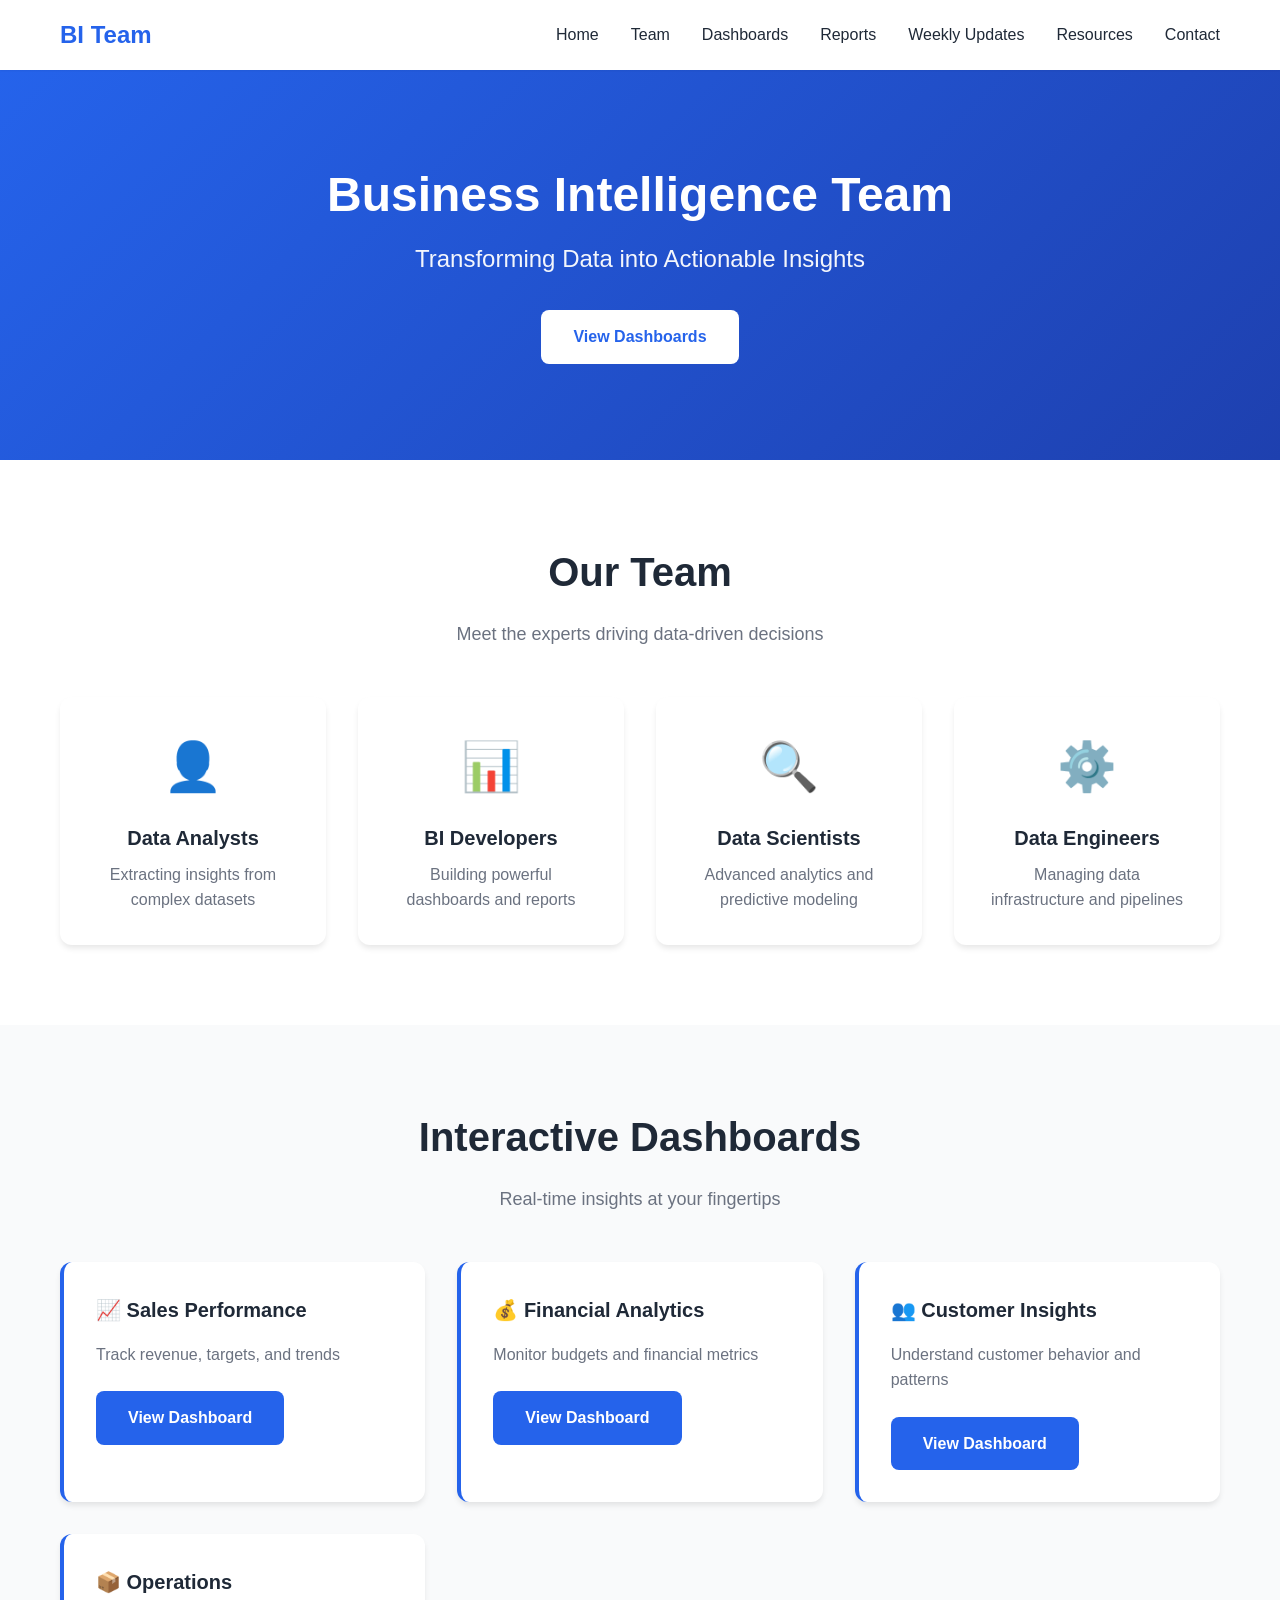
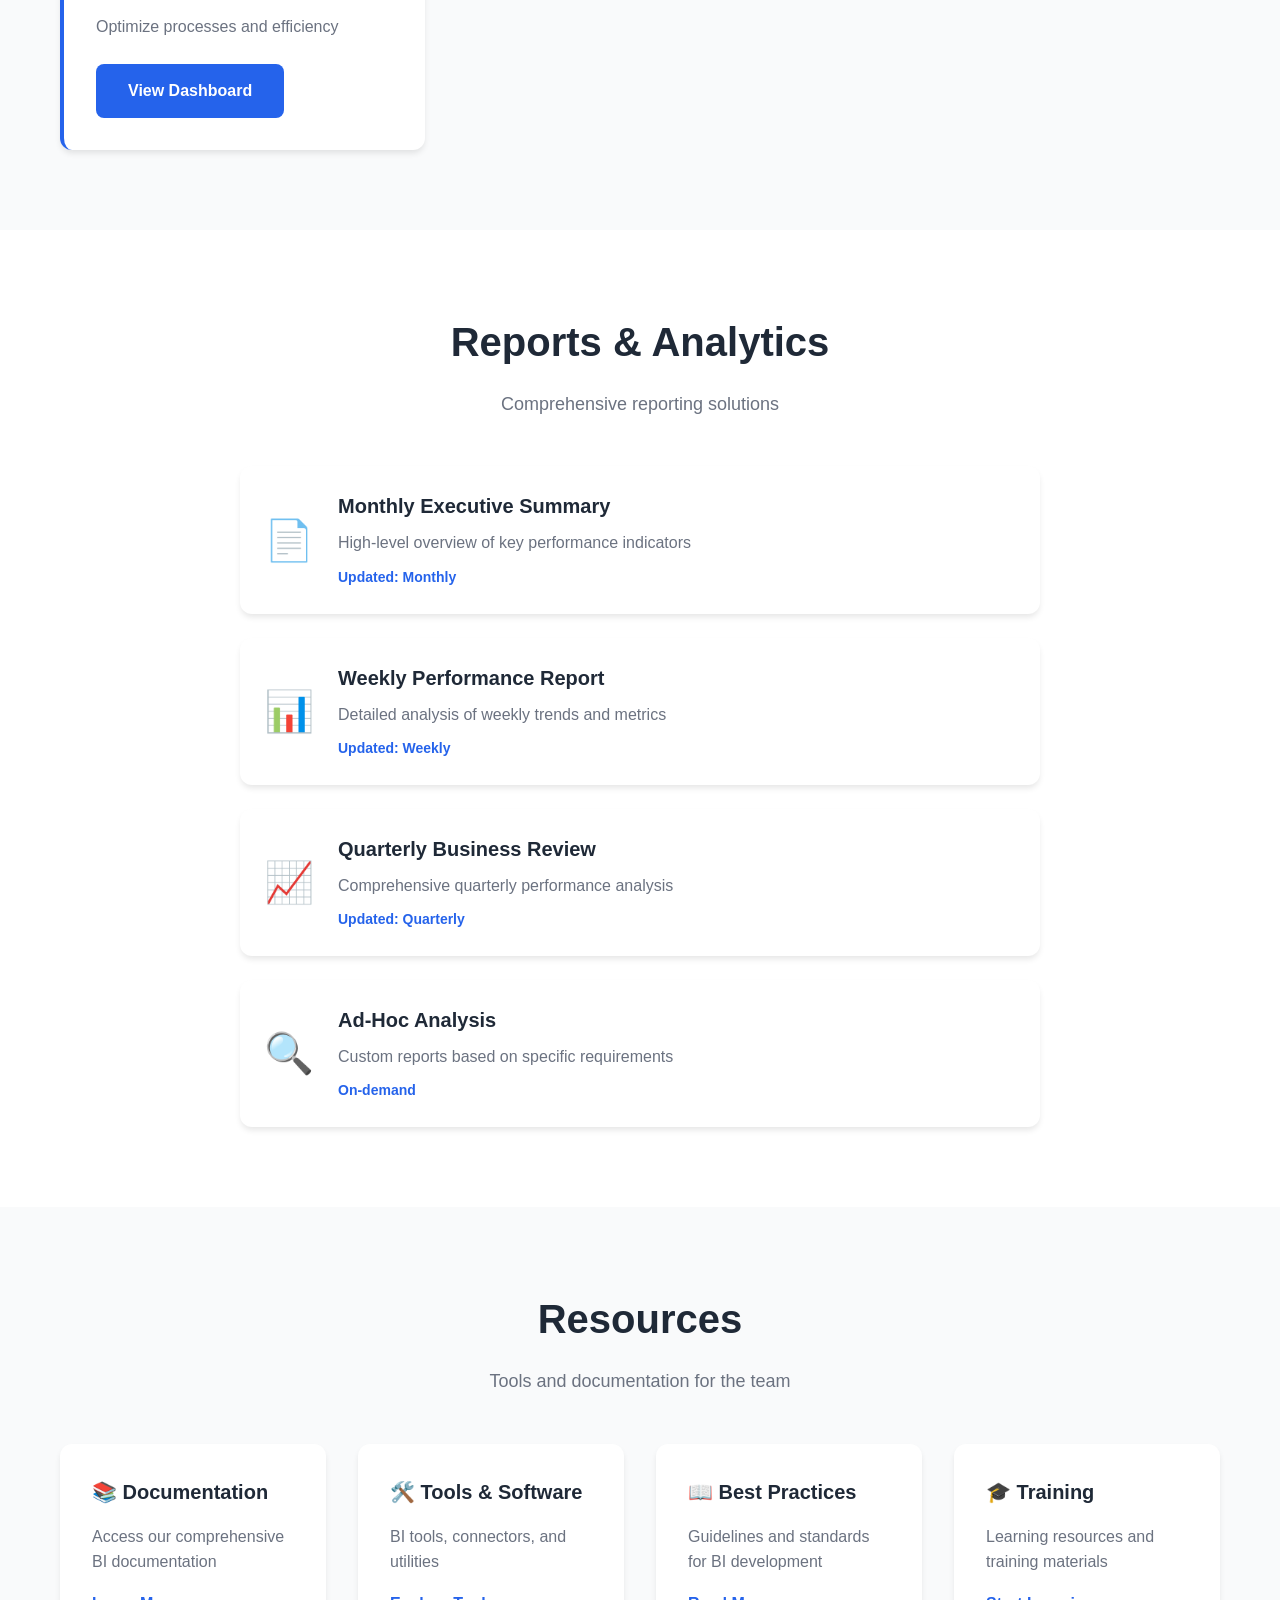
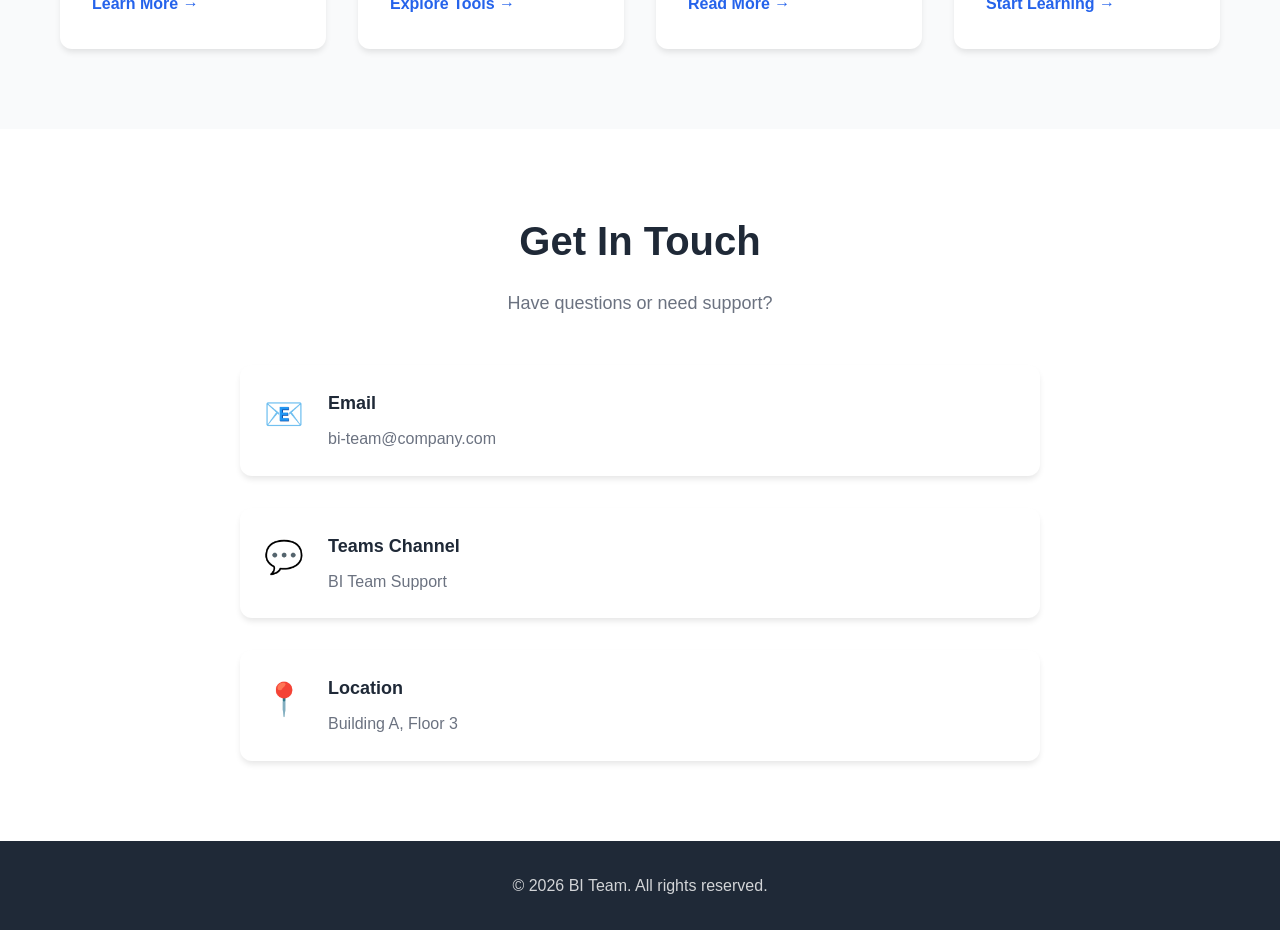
==== index.html @ 33705e86 "Initial commit: BI Team Weekly Updates website" ====
<!DOCTYPE html>
<html lang="en">
<head>
    <meta charset="UTF-8">
    <meta name="viewport" content="width=device-width, initial-scale=1.0">
    <meta name="description" content="BI Team - Business Intelligence Solutions">
    <title>BI Team | Business Intelligence</title>
    <link rel="stylesheet" href="assets/css/styles.css">
</head>
<body>
    <!-- Navigation -->
    <nav class="navbar">
        <div class="container">
            <div class="nav-brand">
                <h1>BI Team</h1>
            </div>
            <ul class="nav-menu">
                <li><a href="#home" class="nav-link">Home</a></li>
                <li><a href="#team" class="nav-link">Team</a></li>
                <li><a href="#dashboards" class="nav-link">Dashboards</a></li>
                <li><a href="#reports" class="nav-link">Reports</a></li>
                <li><a href="updates.html" class="nav-link">Weekly Updates</a></li>
                <li><a href="#resources" class="nav-link">Resources</a></li>
                <li><a href="#contact" class="nav-link">Contact</a></li>
            </ul>
            <div class="hamburger">
                <span class="bar"></span>
                <span class="bar"></span>
                <span class="bar"></span>
            </div>
        </div>
    </nav>

    <!-- Hero Section -->
    <section id="home" class="hero">
        <div class="container">
            <div class="hero-content">
                <h2 class="hero-title">Business Intelligence Team</h2>
                <p class="hero-subtitle">Transforming Data into Actionable Insights</p>
                <a href="#dashboards" class="btn btn-primary">View Dashboards</a>
            </div>
        </div>
    </section>

    <!-- Team Section -->
    <section id="team" class="section">
        <div class="container">
            <h2 class="section-title">Our Team</h2>
            <p class="section-description">Meet the experts driving data-driven decisions</p>
            <div class="team-grid">
                <div class="team-card">
                    <div class="team-icon">👤</div>
                    <h3>Data Analysts</h3>
                    <p>Extracting insights from complex datasets</p>
                </div>
                <div class="team-card">
                    <div class="team-icon">📊</div>
                    <h3>BI Developers</h3>
                    <p>Building powerful dashboards and reports</p>
                </div>
                <div class="team-card">
                    <div class="team-icon">🔍</div>
                    <h3>Data Scientists</h3>
                    <p>Advanced analytics and predictive modeling</p>
                </div>
                <div class="team-card">
                    <div class="team-icon">⚙️</div>
                    <h3>Data Engineers</h3>
                    <p>Managing data infrastructure and pipelines</p>
                </div>
            </div>
        </div>
    </section>

    <!-- Dashboards Section -->
    <section id="dashboards" class="section section-alt">
        <div class="container">
            <h2 class="section-title">Interactive Dashboards</h2>
            <p class="section-description">Real-time insights at your fingertips</p>
            <div class="dashboard-grid">
                <div class="dashboard-card">
                    <h3>📈 Sales Performance</h3>
                    <p>Track revenue, targets, and trends</p>
                    <a href="#" class="btn btn-secondary">View Dashboard</a>
                </div>
                <div class="dashboard-card">
                    <h3>💰 Financial Analytics</h3>
                    <p>Monitor budgets and financial metrics</p>
                    <a href="#" class="btn btn-secondary">View Dashboard</a>
                </div>
                <div class="dashboard-card">
                    <h3>👥 Customer Insights</h3>
                    <p>Understand customer behavior and patterns</p>
                    <a href="#" class="btn btn-secondary">View Dashboard</a>
                </div>
                <div class="dashboard-card">
                    <h3>📦 Operations</h3>
                    <p>Optimize processes and efficiency</p>
                    <a href="#" class="btn btn-secondary">View Dashboard</a>
                </div>
            </div>
        </div>
    </section>

    <!-- Reports Section -->
    <section id="reports" class="section">
        <div class="container">
            <h2 class="section-title">Reports & Analytics</h2>
            <p class="section-description">Comprehensive reporting solutions</p>
            <div class="reports-list">
                <div class="report-item">
                    <div class="report-icon">📄</div>
                    <div class="report-content">
                        <h3>Monthly Executive Summary</h3>
                        <p>High-level overview of key performance indicators</p>
                        <span class="report-date">Updated: Monthly</span>
                    </div>
                </div>
                <div class="report-item">
                    <div class="report-icon">📊</div>
                    <div class="report-content">
                        <h3>Weekly Performance Report</h3>
                        <p>Detailed analysis of weekly trends and metrics</p>
                        <span class="report-date">Updated: Weekly</span>
                    </div>
                </div>
                <div class="report-item">
                    <div class="report-icon">📈</div>
                    <div class="report-content">
                        <h3>Quarterly Business Review</h3>
                        <p>Comprehensive quarterly performance analysis</p>
                        <span class="report-date">Updated: Quarterly</span>
                    </div>
                </div>
                <div class="report-item">
                    <div class="report-icon">🔍</div>
                    <div class="report-content">
                        <h3>Ad-Hoc Analysis</h3>
                        <p>Custom reports based on specific requirements</p>
                        <span class="report-date">On-demand</span>
                    </div>
                </div>
            </div>
        </div>
    </section>

    <!-- Resources Section -->
    <section id="resources" class="section section-alt">
        <div class="container">
            <h2 class="section-title">Resources</h2>
            <p class="section-description">Tools and documentation for the team</p>
            <div class="resources-grid">
                <div class="resource-card">
                    <h3>📚 Documentation</h3>
                    <p>Access our comprehensive BI documentation</p>
                    <a href="#" class="resource-link">Learn More →</a>
                </div>
                <div class="resource-card">
                    <h3>🛠️ Tools & Software</h3>
                    <p>BI tools, connectors, and utilities</p>
                    <a href="#" class="resource-link">Explore Tools →</a>
                </div>
                <div class="resource-card">
                    <h3>📖 Best Practices</h3>
                    <p>Guidelines and standards for BI development</p>
                    <a href="#" class="resource-link">Read More →</a>
                </div>
                <div class="resource-card">
                    <h3>🎓 Training</h3>
                    <p>Learning resources and training materials</p>
                    <a href="#" class="resource-link">Start Learning →</a>
                </div>
            </div>
        </div>
    </section>

    <!-- Contact Section -->
    <section id="contact" class="section">
        <div class="container">
            <h2 class="section-title">Get In Touch</h2>
            <p class="section-description">Have questions or need support?</p>
            <div class="contact-content">
                <div class="contact-info">
                    <div class="contact-item">
                        <div class="contact-icon">📧</div>
                        <div>
                            <h4>Email</h4>
                            <p>bi-team@company.com</p>
                        </div>
                    </div>
                    <div class="contact-item">
                        <div class="contact-icon">💬</div>
                        <div>
                            <h4>Teams Channel</h4>
                            <p>BI Team Support</p>
                        </div>
                    </div>
                    <div class="contact-item">
                        <div class="contact-icon">📍</div>
                        <div>
                            <h4>Location</h4>
                            <p>Building A, Floor 3</p>
                        </div>
                    </div>
                </div>
            </div>
        </div>
    </section>

    <!-- Footer -->
    <footer class="footer">
        <div class="container">
            <p>&copy; 2026 BI Team. All rights reserved.</p>
        </div>
    </footer>

    <script src="assets/js/main.js"></script>
</body>
</html>
---- assets/css/styles.css ----
/* Reset and Base Styles */
* {
    margin: 0;
    padding: 0;
    box-sizing: border-box;
}

:root {
    --primary-color: #2563eb;
    --secondary-color: #1e40af;
    --accent-color: #3b82f6;
    --text-dark: #1f2937;
    --text-light: #6b7280;
    --background-light: #f9fafb;
    --background-white: #ffffff;
    --border-color: #e5e7eb;
    --success-color: #10b981;
    --warning-color: #f59e0b;
    --shadow-sm: 0 1px 2px 0 rgba(0, 0, 0, 0.05);
    --shadow-md: 0 4px 6px -1px rgba(0, 0, 0, 0.1);
    --shadow-lg: 0 10px 15px -3px rgba(0, 0, 0, 0.1);
    --transition: all 0.3s ease;
}

body {
    font-family: -apple-system, BlinkMacSystemFont, 'Segoe UI', Roboto, 'Helvetica Neue', Arial, sans-serif;
    line-height: 1.6;
    color: var(--text-dark);
    background-color: var(--background-white);
}

.container {
    max-width: 1200px;
    margin: 0 auto;
    padding: 0 20px;
}

/* Navigation */
.navbar {
    background-color: var(--background-white);
    box-shadow: var(--shadow-sm);
    position: sticky;
    top: 0;
    z-index: 1000;
    padding: 1rem 0;
}

.navbar .container {
    display: flex;
    justify-content: space-between;
    align-items: center;
}

.nav-brand h1 {
    color: var(--primary-color);
    font-size: 1.5rem;
    font-weight: 700;
}

.nav-menu {
    display: flex;
    list-style: none;
    gap: 2rem;
}

.nav-link {
    text-decoration: none;
    color: var(--text-dark);
    font-weight: 500;
    transition: var(--transition);
    padding: 0.5rem 0;
    border-bottom: 2px solid transparent;
}

.nav-link:hover {
    color: var(--primary-color);
    border-bottom-color: var(--primary-color);
}

.hamburger {
    display: none;
    flex-direction: column;
    cursor: pointer;
    gap: 4px;
}

.hamburger .bar {
    width: 25px;
    height: 3px;
    background-color: var(--text-dark);
    transition: var(--transition);
}

/* Hero Section */
.hero {
    background: linear-gradient(135deg, var(--primary-color) 0%, var(--secondary-color) 100%);
    color: white;
    padding: 6rem 0;
    text-align: center;
}

.hero-content {
    max-width: 800px;
    margin: 0 auto;
}

.hero-title {
    font-size: 3rem;
    font-weight: 700;
    margin-bottom: 1rem;
    line-height: 1.2;
}

.hero-subtitle {
    font-size: 1.5rem;
    margin-bottom: 2rem;
    opacity: 0.95;
}

/* Buttons */
.btn {
    display: inline-block;
    padding: 0.875rem 2rem;
    border-radius: 8px;
    text-decoration: none;
    font-weight: 600;
    transition: var(--transition);
    cursor: pointer;
    border: none;
    font-size: 1rem;
}

.btn-primary {
    background-color: var(--background-white);
    color: var(--primary-color);
}

.btn-primary:hover {
    transform: translateY(-2px);
    box-shadow: var(--shadow-lg);
}

.btn-secondary {
    background-color: var(--primary-color);
    color: white;
}

.btn-secondary:hover {
    background-color: var(--secondary-color);
    transform: translateY(-2px);
    box-shadow: var(--shadow-lg);
}

/* Section Styles */
.section {
    padding: 5rem 0;
}

.section-alt {
    background-color: var(--background-light);
}

.section-title {
    font-size: 2.5rem;
    text-align: center;
    margin-bottom: 1rem;
    color: var(--text-dark);
    font-weight: 700;
}

.section-description {
    text-align: center;
    font-size: 1.125rem;
    color: var(--text-light);
    margin-bottom: 3rem;
    max-width: 600px;
    margin-left: auto;
    margin-right: auto;
}

/* Team Grid */
.team-grid {
    display: grid;
    grid-template-columns: repeat(auto-fit, minmax(250px, 1fr));
    gap: 2rem;
    margin-top: 2rem;
}

.team-card {
    background: var(--background-white);
    padding: 2rem;
    border-radius: 12px;
    text-align: center;
    box-shadow: var(--shadow-md);
    transition: var(--transition);
}

.team-card:hover {
    transform: translateY(-5px);
    box-shadow: var(--shadow-lg);
}

.team-icon {
    font-size: 3rem;
    margin-bottom: 1rem;
}

.team-card h3 {
    font-size: 1.25rem;
    margin-bottom: 0.5rem;
    color: var(--text-dark);
}

.team-card p {
    color: var(--text-light);
}

/* Dashboard Grid */
.dashboard-grid {
    display: grid;
    grid-template-columns: repeat(auto-fit, minmax(280px, 1fr));
    gap: 2rem;
}

.dashboard-card {
    background: var(--background-white);
    padding: 2rem;
    border-radius: 12px;
    box-shadow: var(--shadow-md);
    transition: var(--transition);
    border-left: 4px solid var(--primary-color);
}

.dashboard-card:hover {
    transform: translateY(-5px);
    box-shadow: var(--shadow-lg);
}

.dashboard-card h3 {
    font-size: 1.25rem;
    margin-bottom: 1rem;
    color: var(--text-dark);
}

.dashboard-card p {
    color: var(--text-light);
    margin-bottom: 1.5rem;
}

/* Reports List */
.reports-list {
    display: flex;
    flex-direction: column;
    gap: 1.5rem;
    max-width: 800px;
    margin: 0 auto;
}

.report-item {
    display: flex;
    gap: 1.5rem;
    background: var(--background-white);
    padding: 1.5rem;
    border-radius: 12px;
    box-shadow: var(--shadow-md);
    transition: var(--transition);
    align-items: center;
}

.report-item:hover {
    transform: translateX(5px);
    box-shadow: var(--shadow-lg);
}

.report-icon {
    font-size: 2.5rem;
    flex-shrink: 0;
}

.report-content {
    flex: 1;
}

.report-content h3 {
    font-size: 1.25rem;
    margin-bottom: 0.5rem;
    color: var(--text-dark);
}

.report-content p {
    color: var(--text-light);
    margin-bottom: 0.5rem;
}

.report-date {
    display: inline-block;
    font-size: 0.875rem;
    color: var(--primary-color);
    font-weight: 600;
}

/* Resources Grid */
.resources-grid {
    display: grid;
    grid-template-columns: repeat(auto-fit, minmax(250px, 1fr));
    gap: 2rem;
}

.resource-card {
    background: var(--background-white);
    padding: 2rem;
    border-radius: 12px;
    box-shadow: var(--shadow-md);
    transition: var(--transition);
}

.resource-card:hover {
    transform: translateY(-5px);
    box-shadow: var(--shadow-lg);
}

.resource-card h3 {
    font-size: 1.25rem;
    margin-bottom: 1rem;
    color: var(--text-dark);
}

.resource-card p {
    color: var(--text-light);
    margin-bottom: 1rem;
}

.resource-link {
    color: var(--primary-color);
    text-decoration: none;
    font-weight: 600;
    transition: var(--transition);
}

.resource-link:hover {
    color: var(--secondary-color);
}

/* Contact Section */
.contact-content {
    max-width: 800px;
    margin: 0 auto;
}

.contact-info {
    display: flex;
    flex-direction: column;
    gap: 2rem;
}

.contact-item {
    display: flex;
    gap: 1.5rem;
    align-items: flex-start;
    background: var(--background-white);
    padding: 1.5rem;
    border-radius: 12px;
    box-shadow: var(--shadow-md);
}

.contact-icon {
    font-size: 2rem;
    flex-shrink: 0;
}

.contact-item h4 {
    font-size: 1.125rem;
    margin-bottom: 0.5rem;
    color: var(--text-dark);
}

.contact-item p {
    color: var(--text-light);
}

/* Footer */
.footer {
    background-color: var(--text-dark);
    color: white;
    padding: 2rem 0;
    text-align: center;
}

.footer p {
    opacity: 0.8;
}

/* Responsive Design */
@media (max-width: 768px) {
    .nav-menu {
        position: fixed;
        left: -100%;
        top: 70px;
        flex-direction: column;
        background-color: var(--background-white);
        width: 100%;
        text-align: center;
        transition: 0.3s;
        box-shadow: var(--shadow-lg);
        padding: 2rem 0;
    }

    .nav-menu.active {
        left: 0;
    }

    .hamburger {
        display: flex;
    }

    .hamburger.active .bar:nth-child(2) {
        opacity: 0;
    }

    .hamburger.active .bar:nth-child(1) {
        transform: translateY(7px) rotate(45deg);
    }

    .hamburger.active .bar:nth-child(3) {
        transform: translateY(-7px) rotate(-45deg);
    }

    .hero-title {
        font-size: 2rem;
    }

    .hero-subtitle {
        font-size: 1.125rem;
    }

    .section-title {
        font-size: 2rem;
    }

    .team-grid,
    .dashboard-grid,
    .resources-grid {
        grid-template-columns: 1fr;
    }
}

/* Smooth Scrolling */
html {
    scroll-behavior: smooth;
}

/* Animations */
@keyframes fadeIn {
    from {
        opacity: 0;
        transform: translateY(20px);
    }
    to {
        opacity: 1;
        transform: translateY(0);
    }
}

.team-card,
.dashboard-card,
.report-item,
.resource-card,
.contact-item {
    animation: fadeIn 0.6s ease-out;
}
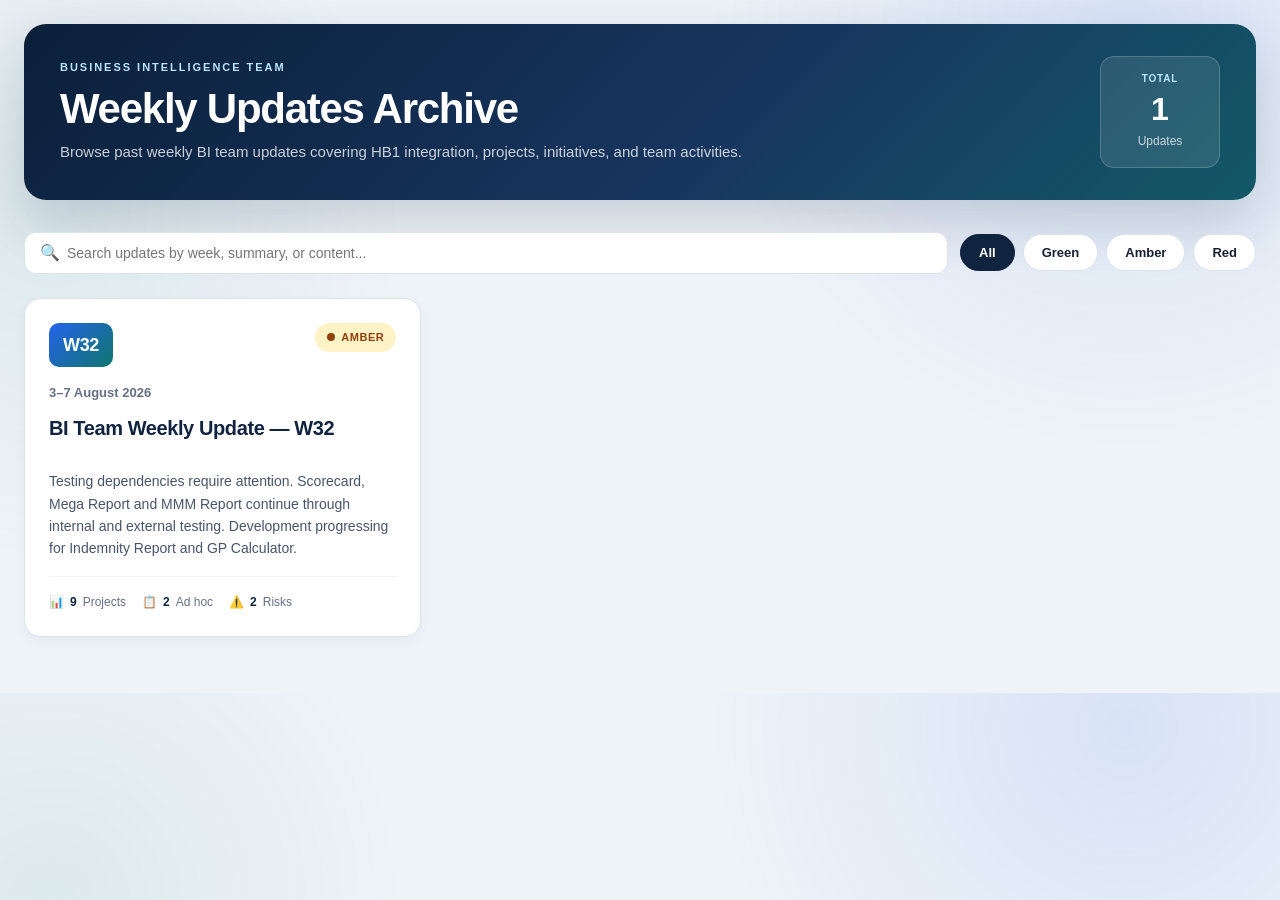
==== commit 20153084: "Set weekly updates as landing page" ====
--- a/index.html
+++ b/index.html
@@ -1,219 +1,536 @@
 <!DOCTYPE html>
 <html lang="en">
 <head>
-    <meta charset="UTF-8">
-    <meta name="viewport" content="width=device-width, initial-scale=1.0">
-    <meta name="description" content="BI Team - Business Intelligence Solutions">
-    <title>BI Team | Business Intelligence</title>
-    <link rel="stylesheet" href="assets/css/styles.css">
+<meta charset="UTF-8">
+<meta name="viewport" content="width=device-width, initial-scale=1.0">
+<title>BI Team Weekly Updates</title>
+<style>
+:root {
+  --navy:#10233f;
+  --navy2:#17365f;
+  --teal:#0f766e;
+  --blue:#2563eb;
+  --bg:#eef3f8;
+  --panel:#fff;
+  --line:#dbe3ec;
+  --text:#172033;
+  --muted:#667085;
+}
+
+* { box-sizing:border-box; }
+
+body {
+  margin:0;
+  background:
+    radial-gradient(circle at 88% 5%, rgba(37,99,235,.11), transparent 26rem),
+    radial-gradient(circle at 4% 30%, rgba(15,118,110,.08), transparent 22rem),
+    var(--bg);
+  color:var(--text);
+  font-family:Inter,"Segoe UI",Arial,sans-serif;
+  line-height:1.6;
+}
+
+.container {
+  max-width: 1400px;
+  margin: 0 auto;
+  padding: 24px;
+}
+
+.header {
+  padding: 32px 36px;
+  border-radius: 22px;
+  color: white;
+  background: linear-gradient(135deg, #0b1f3a 0%, #17365f 58%, #0f766e 135%);
+  box-shadow: 0 22px 60px rgba(15,35,63,.18);
+  margin-bottom: 32px;
+}
+
+.header-content {
+  display: flex;
+  justify-content: space-between;
+  align-items: center;
+  gap: 24px;
+  flex-wrap: wrap;
+}
+
+.eyebrow {
+  font-size: 11px;
+  font-weight: 800;
+  letter-spacing: .18em;
+  text-transform: uppercase;
+  color: #bae6fd;
+  margin-bottom: 8px;
+}
+
+h1 {
+  margin: 9px 0 7px;
+  font-size: 42px;
+  line-height: 1.1;
+  letter-spacing: -.03em;
+}
+
+.header p {
+  max-width: 780px;
+  margin: 8px 0 0;
+  line-height: 1.6;
+  color: rgba(255,255,255,.78);
+  font-size: 15px;
+}
+
+.stats {
+  display: flex;
+  gap: 16px;
+  flex-wrap: wrap;
+}
+
+.stat-box {
+  min-width: 120px;
+  padding: 14px 18px;
+  border: 1px solid rgba(255,255,255,.18);
+  border-radius: 14px;
+  background: rgba(255,255,255,.10);
+  text-align: center;
+}
+
+.stat-box small {
+  display: block;
+  text-transform: uppercase;
+  letter-spacing: .08em;
+  color: #bae6fd;
+  font-weight: 700;
+  font-size: 10px;
+  margin-bottom: 6px;
+}
+
+.stat-box strong {
+  display: block;
+  font-size: 32px;
+  line-height: 1;
+  margin-bottom: 2px;
+}
+
+.stat-box span {
+  font-size: 12px;
+  color: rgba(255,255,255,.75);
+}
+
+.controls {
+  display: flex;
+  gap: 12px;
+  align-items: center;
+  flex-wrap: wrap;
+  margin-bottom: 24px;
+}
+
+.search-box {
+  flex: 1;
+  min-width: 280px;
+  position: relative;
+}
+
+.search-box input {
+  width: 100%;
+  padding: 12px 16px 12px 42px;
+  border: 1px solid var(--line);
+  border-radius: 12px;
+  background: white;
+  font-size: 14px;
+  font-family: inherit;
+  color: var(--text);
+  transition: all 0.2s ease;
+}
+
+.search-box input:focus {
+  outline: none;
+  border-color: var(--blue);
+  box-shadow: 0 0 0 3px rgba(37,99,235,.1);
+}
+
+.search-box::before {
+  content: "🔍";
+  position: absolute;
+  left: 16px;
+  top: 50%;
+  transform: translateY(-50%);
+  font-size: 16px;
+}
+
+.filter-group {
+  display: flex;
+  gap: 8px;
+  flex-wrap: wrap;
+}
+
+.filter-btn {
+  padding: 10px 18px;
+  border: 1px solid var(--line);
+  border-radius: 999px;
+  background: white;
+  color: var(--text);
+  font-size: 13px;
+  font-weight: 600;
+  cursor: pointer;
+  transition: all 0.2s ease;
+  font-family: inherit;
+}
+
+.filter-btn:hover {
+  background: #f8fafc;
+  border-color: var(--blue);
+}
+
+.filter-btn.active {
+  background: var(--navy);
+  color: white;
+  border-color: var(--navy);
+}
+
+.updates-grid {
+  display: grid;
+  grid-template-columns: repeat(auto-fill, minmax(340px, 1fr));
+  gap: 20px;
+  margin-bottom: 32px;
+}
+
+.update-card {
+  background: white;
+  border: 1px solid var(--line);
+  border-radius: 16px;
+  padding: 24px;
+  transition: all 0.3s ease;
+  cursor: pointer;
+  text-decoration: none;
+  color: inherit;
+  display: flex;
+  flex-direction: column;
+  box-shadow: 0 4px 12px rgba(15,35,63,.04);
+}
+
+.update-card:hover {
+  transform: translateY(-4px);
+  box-shadow: 0 12px 32px rgba(15,35,63,.12);
+  border-color: var(--blue);
+}
+
+.update-header {
+  display: flex;
+  justify-content: space-between;
+  align-items: flex-start;
+  margin-bottom: 16px;
+}
+
+.week-badge {
+  display: inline-flex;
+  align-items: center;
+  justify-content: center;
+  min-width: 62px;
+  padding: 8px 14px;
+  border-radius: 10px;
+  background: linear-gradient(135deg, var(--blue), var(--teal));
+  color: white;
+  font-size: 18px;
+  font-weight: 800;
+  letter-spacing: -.02em;
+}
+
+.status-badge {
+  display: inline-flex;
+  align-items: center;
+  gap: 6px;
+  padding: 6px 12px;
+  border-radius: 999px;
+  font-size: 11px;
+  font-weight: 700;
+  text-transform: uppercase;
+  letter-spacing: .05em;
+}
+
+.status-badge.green {
+  background: #dcfce7;
+  color: #166534;
+}
+
+.status-badge.amber {
+  background: #fef3c7;
+  color: #92400e;
+}
+
+.status-badge.red {
+  background: #fee2e2;
+  color: #991b1b;
+}
+
+.status-badge::before {
+  content: "";
+  width: 8px;
+  height: 8px;
+  border-radius: 50%;
+  background: currentColor;
+}
+
+.update-date {
+  font-size: 13px;
+  color: var(--muted);
+  margin-bottom: 8px;
+  font-weight: 600;
+}
+
+.update-title {
+  font-size: 20px;
+  font-weight: 700;
+  color: var(--navy);
+  margin: 0 0 12px 0;
+  letter-spacing: -.02em;
+}
+
+.update-summary {
+  font-size: 14px;
+  color: #475569;
+  line-height: 1.6;
+  margin-bottom: 16px;
+  flex: 1;
+}
+
+.update-meta {
+  display: flex;
+  flex-wrap: wrap;
+  gap: 16px;
+  padding-top: 16px;
+  border-top: 1px solid #f1f5f9;
+  font-size: 12px;
+  color: var(--muted);
+}
+
+.meta-item {
+  display: flex;
+  align-items: center;
+  gap: 6px;
+}
+
+.meta-item strong {
+  color: var(--navy);
+  font-weight: 700;
+}
+
+.empty-state {
+  text-align: center;
+  padding: 64px 24px;
+  color: var(--muted);
+}
+
+.empty-state-icon {
+  font-size: 64px;
+  margin-bottom: 16px;
+  opacity: 0.5;
+}
+
+.empty-state h3 {
+  font-size: 20px;
+  color: var(--navy);
+  margin: 0 0 8px 0;
+}
+
+.empty-state p {
+  font-size: 14px;
+  margin: 0;
+}
+
+@media (max-width: 768px) {
+  .container {
+    padding: 16px;
+  }
+
+  .header {
+    padding: 24px 20px;
+  }
+
+  h1 {
+    font-size: 32px;
+  }
+
+  .header-content {
+    flex-direction: column;
+    align-items: flex-start;
+  }
+
+  .updates-grid {
+    grid-template-columns: 1fr;
+  }
+
+  .controls {
+    flex-direction: column;
+    align-items: stretch;
+  }
+
+  .search-box {
+    min-width: 100%;
+  }
+
+  .filter-group {
+    justify-content: center;
+  }
+}
+
+@media print {
+  body {
+    background: white;
+  }
+  
+  .header {
+    box-shadow: none;
+  }
+  
+  .controls {
+    display: none;
+  }
+  
+  .update-card {
+    break-inside: avoid;
+  }
+}
+</style>
 </head>
 <body>
-    <!-- Navigation -->
-    <nav class="navbar">
-        <div class="container">
-            <div class="nav-brand">
-                <h1>BI Team</h1>
-            </div>
-            <ul class="nav-menu">
-                <li><a href="#home" class="nav-link">Home</a></li>
-                <li><a href="#team" class="nav-link">Team</a></li>
-                <li><a href="#dashboards" class="nav-link">Dashboards</a></li>
-                <li><a href="#reports" class="nav-link">Reports</a></li>
-                <li><a href="updates.html" class="nav-link">Weekly Updates</a></li>
-                <li><a href="#resources" class="nav-link">Resources</a></li>
-                <li><a href="#contact" class="nav-link">Contact</a></li>
-            </ul>
-            <div class="hamburger">
-                <span class="bar"></span>
-                <span class="bar"></span>
-                <span class="bar"></span>
-            </div>
+<div class="container">
+  <header class="header">
+    <div class="header-content">
+      <div>
+        <div class="eyebrow">Business Intelligence Team</div>
+        <h1>Weekly Updates Archive</h1>
+        <p>Browse past weekly BI team updates covering HB1 integration, projects, initiatives, and team activities.</p>
+      </div>
+      <div class="stats">
+        <div class="stat-box">
+          <small>Total</small>
+          <strong id="totalCount">0</strong>
+          <span>Updates</span>
         </div>
-    </nav>
-
-    <!-- Hero Section -->
-    <section id="home" class="hero">
-        <div class="container">
-            <div class="hero-content">
-                <h2 class="hero-title">Business Intelligence Team</h2>
-                <p class="hero-subtitle">Transforming Data into Actionable Insights</p>
-                <a href="#dashboards" class="btn btn-primary">View Dashboards</a>
-            </div>
+      </div>
+    </div>
+  </header>
+
+  <div class="controls">
+    <div class="search-box">
+      <input type="text" id="searchInput" placeholder="Search updates by week, summary, or content...">
+    </div>
+    <div class="filter-group">
+      <button class="filter-btn active" data-filter="all">All</button>
+      <button class="filter-btn" data-filter="green">Green</button>
+      <button class="filter-btn" data-filter="amber">Amber</button>
+      <button class="filter-btn" data-filter="red">Red</button>
+    </div>
+  </div>
+
+  <div class="updates-grid" id="updatesGrid">
+    <!-- Updates will be dynamically inserted here -->
+  </div>
+
+  <div class="empty-state" id="emptyState" style="display: none;">
+    <div class="empty-state-icon">📊</div>
+    <h3>No updates found</h3>
+    <p>Try adjusting your search or filter criteria.</p>
+  </div>
+</div>
+
+<script>
+// Weekly updates data - Add new updates here
+const weeklyUpdates = [
+  {
+    week: "W32",
+    year: 2026,
+    dateRange: "3–7 August 2026",
+    status: "amber",
+    statusLabel: "Amber",
+    title: "BI Team Weekly Update — W32",
+    summary: "Testing dependencies require attention. Scorecard, Mega Report and MMM Report continue through internal and external testing. Development progressing for Indemnity Report and GP Calculator.",
+    fileName: "weekly-updates/w32-2026.html",
+    projects: 9,
+    adHoc: 2,
+    risks: 2,
+    owner: "BI Team"
+  },
+  // Add more updates here as they become available
+];
+
+// Sort updates by week (newest first)
+weeklyUpdates.sort((a, b) => {
+  if (a.year !== b.year) return b.year - a.year;
+  return parseInt(b.week.substring(1)) - parseInt(a.week.substring(1));
+});
+
+// Initialize
+const updatesGrid = document.getElementById('updatesGrid');
+const emptyState = document.getElementById('emptyState');
+const searchInput = document.getElementById('searchInput');
+const filterButtons = document.querySelectorAll('.filter-btn');
+const totalCount = document.getElementById('totalCount');
+
+let currentFilter = 'all';
+let currentSearch = '';
+
+function renderUpdates() {
+  const filtered = weeklyUpdates.filter(update => {
+    const matchesFilter = currentFilter === 'all' || update.status === currentFilter;
+    const matchesSearch = !currentSearch || 
+      update.week.toLowerCase().includes(currentSearch) ||
+      update.title.toLowerCase().includes(currentSearch) ||
+      update.summary.toLowerCase().includes(currentSearch) ||
+      update.dateRange.toLowerCase().includes(currentSearch);
+    return matchesFilter && matchesSearch;
+  });
+
+  totalCount.textContent = weeklyUpdates.length;
+
+  if (filtered.length === 0) {
+    updatesGrid.style.display = 'none';
+    emptyState.style.display = 'block';
+    return;
+  }
+
+  updatesGrid.style.display = 'grid';
+  emptyState.style.display = 'none';
+
+  updatesGrid.innerHTML = filtered.map(update => `
+    <a href="${update.fileName}" class="update-card">
+      <div class="update-header">
+        <div class="week-badge">${update.week}</div>
+        <span class="status-badge ${update.status}">${update.statusLabel}</span>
+      </div>
+      <div class="update-date">${update.dateRange}</div>
+      <h2 class="update-title">${update.title}</h2>
+      <p class="update-summary">${update.summary}</p>
+      <div class="update-meta">
+        <div class="meta-item">
+          📊 <strong>${update.projects}</strong> Projects
         </div>
-    </section>
-
-    <!-- Team Section -->
-    <section id="team" class="section">
-        <div class="container">
-            <h2 class="section-title">Our Team</h2>
-            <p class="section-description">Meet the experts driving data-driven decisions</p>
-            <div class="team-grid">
-                <div class="team-card">
-                    <div class="team-icon">👤</div>
-                    <h3>Data Analysts</h3>
-                    <p>Extracting insights from complex datasets</p>
-                </div>
-                <div class="team-card">
-                    <div class="team-icon">📊</div>
-                    <h3>BI Developers</h3>
-                    <p>Building powerful dashboards and reports</p>
-                </div>
-                <div class="team-card">
-                    <div class="team-icon">🔍</div>
-                    <h3>Data Scientists</h3>
-                    <p>Advanced analytics and predictive modeling</p>
-                </div>
-                <div class="team-card">
-                    <div class="team-icon">⚙️</div>
-                    <h3>Data Engineers</h3>
-                    <p>Managing data infrastructure and pipelines</p>
-                </div>
-            </div>
+        <div class="meta-item">
+          📋 <strong>${update.adHoc}</strong> Ad hoc
         </div>
-    </section>
-
-    <!-- Dashboards Section -->
-    <section id="dashboards" class="section section-alt">
-        <div class="container">
-            <h2 class="section-title">Interactive Dashboards</h2>
-            <p class="section-description">Real-time insights at your fingertips</p>
-            <div class="dashboard-grid">
-                <div class="dashboard-card">
-                    <h3>📈 Sales Performance</h3>
-                    <p>Track revenue, targets, and trends</p>
-                    <a href="#" class="btn btn-secondary">View Dashboard</a>
-                </div>
-                <div class="dashboard-card">
-                    <h3>💰 Financial Analytics</h3>
-                    <p>Monitor budgets and financial metrics</p>
-                    <a href="#" class="btn btn-secondary">View Dashboard</a>
-                </div>
-                <div class="dashboard-card">
-                    <h3>👥 Customer Insights</h3>
-                    <p>Understand customer behavior and patterns</p>
-                    <a href="#" class="btn btn-secondary">View Dashboard</a>
-                </div>
-                <div class="dashboard-card">
-                    <h3>📦 Operations</h3>
-                    <p>Optimize processes and efficiency</p>
-                    <a href="#" class="btn btn-secondary">View Dashboard</a>
-                </div>
-            </div>
+        <div class="meta-item">
+          ⚠️ <strong>${update.risks}</strong> Risks
         </div>
-    </section>
-
-    <!-- Reports Section -->
-    <section id="reports" class="section">
-        <div class="container">
-            <h2 class="section-title">Reports & Analytics</h2>
-            <p class="section-description">Comprehensive reporting solutions</p>
-            <div class="reports-list">
-                <div class="report-item">
-                    <div class="report-icon">📄</div>
-                    <div class="report-content">
-                        <h3>Monthly Executive Summary</h3>
-                        <p>High-level overview of key performance indicators</p>
-                        <span class="report-date">Updated: Monthly</span>
-                    </div>
-                </div>
-                <div class="report-item">
-                    <div class="report-icon">📊</div>
-                    <div class="report-content">
-                        <h3>Weekly Performance Report</h3>
-                        <p>Detailed analysis of weekly trends and metrics</p>
-                        <span class="report-date">Updated: Weekly</span>
-                    </div>
-                </div>
-                <div class="report-item">
-                    <div class="report-icon">📈</div>
-                    <div class="report-content">
-                        <h3>Quarterly Business Review</h3>
-                        <p>Comprehensive quarterly performance analysis</p>
-                        <span class="report-date">Updated: Quarterly</span>
-                    </div>
-                </div>
-                <div class="report-item">
-                    <div class="report-icon">🔍</div>
-                    <div class="report-content">
-                        <h3>Ad-Hoc Analysis</h3>
-                        <p>Custom reports based on specific requirements</p>
-                        <span class="report-date">On-demand</span>
-                    </div>
-                </div>
-            </div>
-        </div>
-    </section>
-
-    <!-- Resources Section -->
-    <section id="resources" class="section section-alt">
-        <div class="container">
-            <h2 class="section-title">Resources</h2>
-            <p class="section-description">Tools and documentation for the team</p>
-            <div class="resources-grid">
-                <div class="resource-card">
-                    <h3>📚 Documentation</h3>
-                    <p>Access our comprehensive BI documentation</p>
-                    <a href="#" class="resource-link">Learn More →</a>
-                </div>
-                <div class="resource-card">
-                    <h3>🛠️ Tools & Software</h3>
-                    <p>BI tools, connectors, and utilities</p>
-                    <a href="#" class="resource-link">Explore Tools →</a>
-                </div>
-                <div class="resource-card">
-                    <h3>📖 Best Practices</h3>
-                    <p>Guidelines and standards for BI development</p>
-                    <a href="#" class="resource-link">Read More →</a>
-                </div>
-                <div class="resource-card">
-                    <h3>🎓 Training</h3>
-                    <p>Learning resources and training materials</p>
-                    <a href="#" class="resource-link">Start Learning →</a>
-                </div>
-            </div>
-        </div>
-    </section>
-
-    <!-- Contact Section -->
-    <section id="contact" class="section">
-        <div class="container">
-            <h2 class="section-title">Get In Touch</h2>
-            <p class="section-description">Have questions or need support?</p>
-            <div class="contact-content">
-                <div class="contact-info">
-                    <div class="contact-item">
-                        <div class="contact-icon">📧</div>
-                        <div>
-                            <h4>Email</h4>
-                            <p>bi-team@company.com</p>
-                        </div>
-                    </div>
-                    <div class="contact-item">
-                        <div class="contact-icon">💬</div>
-                        <div>
-                            <h4>Teams Channel</h4>
-                            <p>BI Team Support</p>
-                        </div>
-                    </div>
-                    <div class="contact-item">
-                        <div class="contact-icon">📍</div>
-                        <div>
-                            <h4>Location</h4>
-                            <p>Building A, Floor 3</p>
-                        </div>
-                    </div>
-                </div>
-            </div>
-        </div>
-    </section>
-
-    <!-- Footer -->
-    <footer class="footer">
-        <div class="container">
-            <p>&copy; 2026 BI Team. All rights reserved.</p>
-        </div>
-    </footer>
-
-    <script src="assets/js/main.js"></script>
+      </div>
+    </a>
+  `).join('');
+}
+
+// Event listeners
+searchInput.addEventListener('input', (e) => {
+  currentSearch = e.target.value.toLowerCase();
+  renderUpdates();
+});
+
+filterButtons.forEach(button => {
+  button.addEventListener('click', () => {
+    filterButtons.forEach(btn => btn.classList.remove('active'));
+    button.classList.add('active');
+    currentFilter = button.dataset.filter;
+    renderUpdates();
+  });
+});
+
+// Initial render
+renderUpdates();
+</script>
 </body>
 </html>
